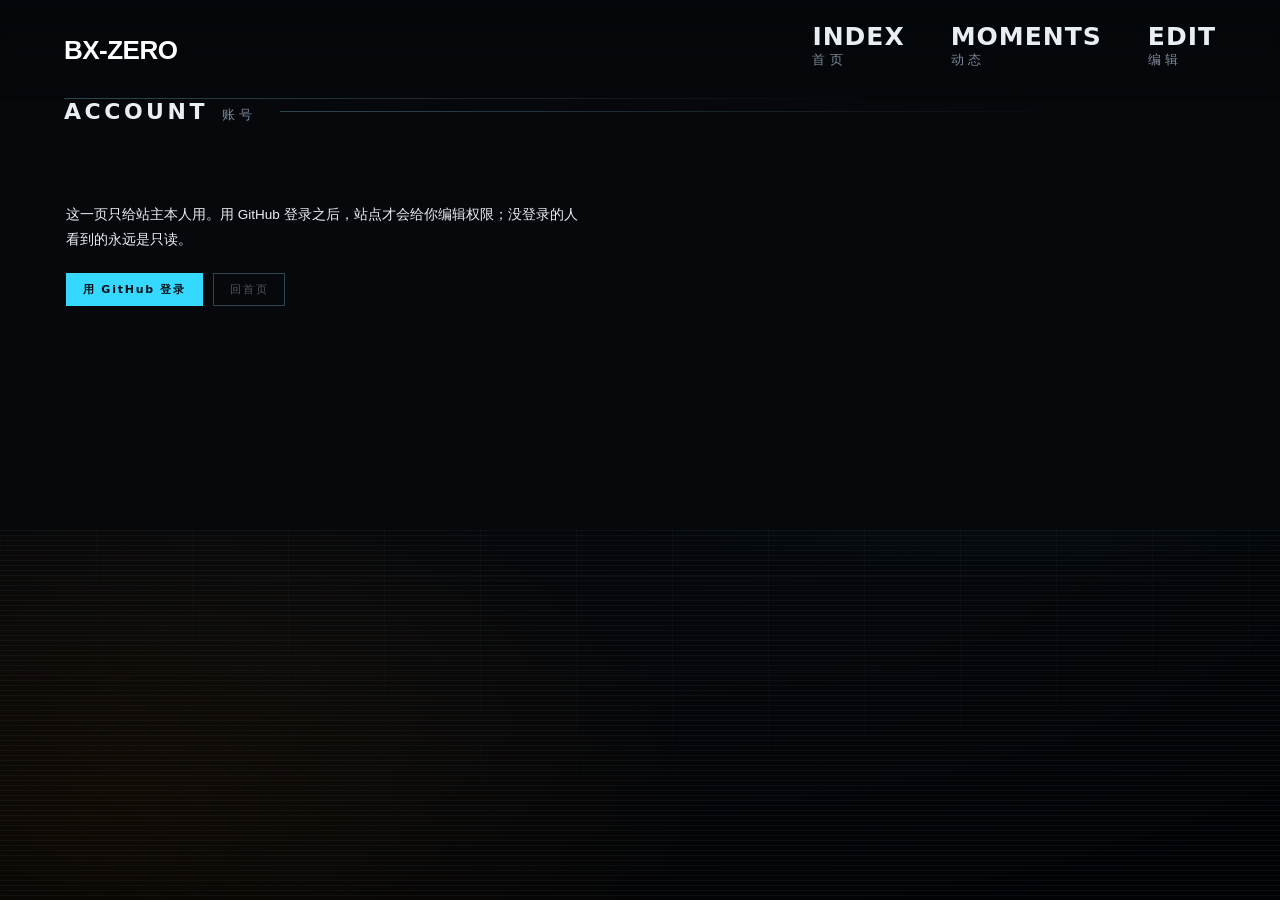
==== account.html @ 2f50a062 "新增账号页与导航入口，登录后跳编辑台" ====
<!DOCTYPE html>
<html lang="zh-CN" data-theme="dark">
<head>
<meta charset="UTF-8">
<meta name="viewport" content="width=device-width, initial-scale=1">
<title>BXZERO — 账号</title>
<link rel="stylesheet" href="styles.css">
<link rel="icon" href="img/dsh-badge.png">
<style>
  .acc { padding: 34px 2px 10px; }
  .acc-card {
    display: flex;
    align-items: center;
    gap: 20px;
    padding: 24px 26px;
    border: 1px solid var(--line-strong);
    background: var(--card-bg);
    max-width: 560px;
  }
  .acc-avatar {
    width: 58px;
    height: 58px;
    flex: none;
    border: 1px solid var(--line-strong);
    object-fit: cover;
    filter: grayscale(.2);
  }
  .acc-who { min-width: 0; }
  .acc-name {
    font-family: var(--font-en);
    font-size: 17px;
    letter-spacing: .08em;
    color: var(--title);
  }
  .acc-sub { margin-top: 5px; font-size: 12.5px; color: var(--dimmer); }
  .acc-note { font-size: 13.5px; line-height: 1.9; color: var(--text); max-width: 520px; }
  .acc-actions { display: flex; gap: 10px; flex-wrap: wrap; margin-top: 20px; }
  .acc-actions .m-btn { text-decoration: none; display: inline-block; }
</style>
</head>
<body>

<div class="bg" aria-hidden="true">
  <div class="layer-a"></div>
  <div class="layer-b"></div>
  <div class="grid"></div>
  <div class="vignette"></div>
  <div class="scan"></div>
</div>

<header class="nav">
  <a class="brand" href="index.html" aria-label="BXZERO">
    <span class="brand-word">BX-ZERO</span>
  </a>
  <nav class="nav-list">
    <a class="nav-item" href="index.html">
      <span class="en">INDEX</span><span class="cn">首页</span>
    </a>
    <a class="nav-item" href="index.html#moments">
      <span class="en">MOMENTS</span><span class="cn">动态</span>
    </a>
    <a class="nav-item" href="edit.html">
      <span class="en">EDIT</span><span class="cn">编辑</span>
    </a>
  </nav>
</header>

<main>
  <section class="view is-on">
    <div class="slab">
      <div class="slab-head">
        <h2><span class="en">ACCOUNT</span><span class="cn">账号</span></h2>
        <span class="slab-line"></span>
      </div>
      <div class="acc" id="acc">
        <p class="acc-note">正在确认登录状态…</p>
      </div>
    </div>
  </section>
</main>

<script src="auth.js"></script>
<script>
(function () {
  var box = document.getElementById("acc");

  function note(text) {
    return '<p class="acc-note">' + text + "</p>";
  }

  function signedOut() {
    box.innerHTML = note("这一页只给站主本人用。用 GitHub 登录之后，站点才会给你编辑权限；没登录的人看到的永远是只读。") +
      '<div class="acc-actions">' +
      '<button class="m-btn m-btn-main" id="acc-login" type="button">用 GitHub 登录</button>' +
      '<a class="m-btn" href="index.html">回首页</a>' +
      "</div>";
    document.getElementById("acc-login").addEventListener("click", function () {
      if (window.BXAuth) window.BXAuth.login();
    });
  }

  function signedIn(who) {
    var name = (who && who.login) || "BX-ZERO";
    box.innerHTML =
      '<div class="acc-card">' +
      '<img class="acc-avatar" src="https://github.com/' + encodeURIComponent(name) + '.png?size=116" alt="">' +
      '<div class="acc-who">' +
      '<div class="acc-name">' + name + "</div>" +
      '<div class="acc-sub">已登录，可以写动态了。</div>' +
      "</div></div>" +
      '<div class="acc-actions">' +
      '<a class="m-btn m-btn-main" href="edit.html">进入编辑台</a>' +
      '<button class="m-btn" id="acc-logout" type="button">退出登录</button>' +
      "</div>";
    document.getElementById("acc-logout").addEventListener("click", function () {
      if (window.BXAuth) window.BXAuth.logout();
    });
  }

  if (!window.BXAuth) {
    box.innerHTML = note("auth.js 没加载，登录不可用。");
    return;
  }

  window.BXAuth.me().then(function (who) {
    if (who && who.ok) signedIn(who);
    else signedOut();
  }).catch(function () {
    signedOut();
  });
})();
</script>

</body>
</html>
---- styles.css ----
/* ==========================================================
   BXZERO — 个人主页
   视觉参考 ak.hypergryph.com：深底、压缩英文、青色高亮、斜切与网格
   ========================================================== */

:root {
  --bg: #06080b;
  --bg-2: #0a0e13;
  --title: #ffffff;
  --line: rgba(120, 160, 190, .14);
  --line-strong: rgba(120, 190, 220, .34);
  --text: #e9eef5;
  --dim: #7d8a99;
  --dimmer: #4d5763;
  --cyan: #35d8ff;
  --cyan-soft: rgba(53, 216, 255, .16);
  --orange: #ff7a1a;
  --card-bg: linear-gradient(150deg, rgba(14, 22, 30, .92), rgba(8, 12, 17, .72));
  --nav-bg: linear-gradient(to bottom, rgba(4, 7, 10, .92), rgba(4, 7, 10, .38) 70%, transparent);
  --font-en: "Bahnschrift", "DIN Alternate", "Segoe UI", system-ui, sans-serif;
  --font-cn: "HarmonyOS Sans SC", "Source Han Sans SC", "Microsoft YaHei", sans-serif;
  --mx: 0;
  --my: 0;
}

/* 白天模式：同一套变量换一组值，组件不必各自写两遍 */
html[data-theme="light"] {
  --bg: #eef1f6;
  --bg-2: #e2e8ef;
  --title: #0b1218;
  --line: rgba(30, 70, 95, .14);
  --line-strong: rgba(20, 90, 125, .32);
  --text: #101821;
  --dim: #55616f;
  --dimmer: #8b96a4;
  --cyan: #0087b3;
  --cyan-soft: rgba(0, 135, 179, .12);
  --orange: #c8560a;
  --card-bg: linear-gradient(150deg, rgba(255, 255, 255, .92), rgba(240, 245, 250, .78));
  --nav-bg: linear-gradient(to bottom, rgba(238, 241, 246, .94), rgba(238, 241, 246, .5) 70%, transparent);
}

html[data-theme="light"] .bg {
  background:
    radial-gradient(120% 90% at 78% 12%, #cfe6ee 0%, transparent 58%),
    radial-gradient(90% 80% at 6% 92%, #f4e3d2 0%, transparent 55%),
    linear-gradient(160deg, #eef2f7 0%, #e8eef5 60%, #e4ebf2 100%);
}

html[data-theme="light"] .vignette {
  background: radial-gradient(100% 80% at 50% 40%, transparent 45%, rgba(20, 40, 60, .16) 100%);
}

html[data-theme="light"] .scan {
  background: repeating-linear-gradient(to bottom, rgba(20, 90, 120, .045) 0 1px, transparent 1px 5px);
}

* { box-sizing: border-box; }

html, body {
  margin: 0;
  min-height: 100%;
  background: var(--bg);
  color: var(--text);
  font-family: var(--font-cn);
  -webkit-font-smoothing: antialiased;
}

body {
  padding-bottom: 96px;
  overflow-x: hidden;
}

/* ---------- 背景 ---------- */

.bg {
  position: fixed;
  inset: 0;
  z-index: -2;
  overflow: hidden;
  background:
    radial-gradient(120% 90% at 78% 12%, #16303c 0%, transparent 58%),
    radial-gradient(90% 80% at 6% 92%, #1c1208 0%, transparent 55%),
    linear-gradient(160deg, #070a0e 0%, #05070a 60%, #04060a 100%);
}

.bg-layer {
  position: absolute;
  inset: -12%;
  will-change: transform;
  filter: blur(0.4px);
}

.layer-a {
  background:
    conic-gradient(from 210deg at 68% 40%, rgba(53, 216, 255, .10), transparent 42%),
    radial-gradient(closest-side at 72% 38%, rgba(53, 216, 255, .18), transparent 70%);
  transform: translate3d(calc(var(--mx) * -14px), calc(var(--my) * -10px), 0);
  animation: drift-a 26s ease-in-out infinite alternate;
}

.layer-b {
  background:
    conic-gradient(from 20deg at 22% 78%, rgba(255, 122, 26, .10), transparent 46%),
    radial-gradient(closest-side at 24% 76%, rgba(255, 140, 60, .14), transparent 72%);
  transform: translate3d(calc(var(--mx) * 10px), calc(var(--my) * 8px), 0);
  animation: drift-b 34s ease-in-out infinite alternate;
}

@keyframes drift-a {
  from { transform: scale(1.06) translate3d(calc(var(--mx) * -14px), calc(var(--my) * -10px), 0); }
  to   { transform: scale(1.16) translate3d(calc(var(--mx) * -14px - 24px), calc(var(--my) * -10px - 18px), 0); }
}

@keyframes drift-b {
  from { transform: scale(1.12) translate3d(calc(var(--mx) * 10px), calc(var(--my) * 8px), 0); }
  to   { transform: scale(1.02) translate3d(calc(var(--mx) * 10px + 30px), calc(var(--my) * 8px + 12px), 0); }
}

.grid {
  position: absolute;
  inset: 0;
  background-image:
    linear-gradient(to right, var(--line) 1px, transparent 1px),
    linear-gradient(to bottom, var(--line) 1px, transparent 1px);
  background-size: 96px 96px;
  mask-image: radial-gradient(120% 100% at 60% 20%, #000 20%, transparent 82%);
  opacity: .55;
}

.scan {
  position: absolute;
  inset: -20% 0;
  background: repeating-linear-gradient(
    to bottom,
    rgba(120, 210, 240, .05) 0 1px,
    transparent 1px 5px
  );
  animation: scan-move 9s linear infinite;
}

@keyframes scan-move {
  from { transform: translateY(0); }
  to   { transform: translateY(48px); }
}

.vignette {
  position: absolute;
  inset: 0;
  background: radial-gradient(100% 80% at 50% 40%, transparent 40%, rgba(0, 0, 0, .68) 100%);
}

/* ---------- 四角装饰 ---------- */

.frame {
  position: fixed;
  inset: 22px;
  z-index: 5;
  pointer-events: none;
}

.frame i {
  position: absolute;
  width: 26px;
  height: 26px;
  border: 1px solid var(--line-strong);
  opacity: .55;
}

.frame i:nth-child(1) { top: 0; left: 0; border-right: 0; border-bottom: 0; }
.frame i:nth-child(2) { top: 0; right: 0; border-left: 0; border-bottom: 0; }
.frame i:nth-child(3) { bottom: 0; left: 0; border-right: 0; border-top: 0; }
.frame i:nth-child(4) { bottom: 0; right: 0; border-left: 0; border-top: 0; }

/* ---------- 顶部导航 ---------- */

.nav {
  position: sticky;
  top: 0;
  z-index: 20;
  display: flex;
  align-items: center;
  padding: 22px 64px 20px;
  backdrop-filter: blur(6px);
  background: var(--nav-bg);
}

.nav::after {
  content: "";
  position: absolute;
  left: 64px;
  right: 64px;
  bottom: 0;
  height: 1px;
  background: linear-gradient(to right, var(--line-strong), transparent 70%);
}

.brand {
  display: flex;
  align-items: center;
  margin-right: auto;
  text-decoration: none;
  color: var(--text);
}

/* 左上角：超粗无衬线，学 ARKNIGHTS 那个字重 */

.brand-word {
  font-family: "Arial Black", "Segoe UI Black", "Helvetica Neue", "Bahnschrift", sans-serif;
  font-weight: 900;
  font-size: 26px;
  line-height: .82;
  letter-spacing: -.02em;
  text-transform: uppercase;
  color: var(--title);
  transition: color .3s ease, text-shadow .3s ease;
}

.brand:hover .brand-word {
  color: var(--cyan);
  text-shadow: 0 0 26px rgba(53, 216, 255, .45);
}

.nav-list {
  display: flex;
  align-items: flex-start;
  gap: 46px;
}

.nav-item {
  position: relative;
  display: flex;
  flex-direction: column;
  gap: 3px;
  padding: 2px 0 10px;
  text-decoration: none;
  color: var(--text);
  transition: color .3s cubic-bezier(.2, .8, .2, 1);
}

.nav-item .en {
  font-family: var(--font-en);
  font-stretch: 87.5%;
  font-weight: 700;
  font-size: 25px;
  line-height: 1;
  letter-spacing: .04em;
  transition: letter-spacing .35s ease, text-shadow .35s ease, color .3s ease;
}

.nav-item .cn {
  font-size: 12.5px;
  letter-spacing: .34em;
  color: var(--dim);
  transition: color .3s ease;
}

.nav-item::after {
  content: "";
  position: absolute;
  left: 0;
  bottom: 0;
  width: 0;
  height: 2px;
  background: var(--cyan);
  box-shadow: 0 0 12px rgba(53, 216, 255, .8);
  transition: width .38s cubic-bezier(.2, .8, .2, 1);
}

.nav-item:hover .en,
.nav-item.is-active .en {
  color: #fff;
  letter-spacing: .07em;
  text-shadow: 0 0 24px rgba(53, 216, 255, .55);
}

.nav-item:hover .cn,
.nav-item.is-active .cn {
  color: var(--cyan);
}

.nav-item:hover::after,
.nav-item.is-active::after {
  width: 100%;
}

.nav-item.is-active .en {
  color: var(--cyan);
}

/* 右侧工具：声音开关、夜间/白天切换 */

.nav-tools {
  display: flex;
  align-items: center;
  gap: 10px;
  margin-left: 46px;
}

.tool-btn {
  display: grid;
  place-items: center;
  width: 38px;
  height: 38px;
  padding: 0;
  border: 1px solid var(--line-strong);
  background: transparent;
  color: var(--dim);
  text-decoration: none;
  cursor: pointer;
  transition: color .3s ease, border-color .3s ease, background .3s ease;
}

.tool-btn.is-on {
  color: var(--cyan);
  border-color: var(--cyan);
}

.tool-btn svg {
  width: 19px;
  height: 19px;
  fill: none;
  stroke: currentColor;
  stroke-width: 1.6;
  stroke-linecap: round;
  stroke-linejoin: round;
}

.tool-btn:hover,
.tool-btn:focus-visible {
  color: var(--cyan);
  border-color: var(--line-strong);
  background: var(--cyan-soft);
  outline: none;
}

/* 音量 */

#sound-toggle .spk {
  fill: currentColor;
  stroke: none;
}

#sound-toggle .slash {
  opacity: 0;
  transition: opacity .25s ease;
}

html[data-sound="off"] #sound-toggle .wave { opacity: 0; }
html[data-sound="off"] #sound-toggle .slash { opacity: 1; }

html[data-sound="off"] #sound-toggle {
  color: var(--orange);
  border-color: var(--orange);
}

/* 主题：夜间时显示太阳（点它变白天），白天时显示月亮 */

#theme-toggle .moon {
  display: none;
  fill: currentColor;
  stroke: none;
}

.sun-rays line { stroke-width: 1.3; }

html[data-theme="light"] #theme-toggle .sun-core,
html[data-theme="light"] #theme-toggle .sun-rays {
  display: none;
}

html[data-theme="light"] #theme-toggle .moon { display: block; }

/* ---------- 主区 ---------- */

main {
  position: relative;
  z-index: 2;
  padding: 0 64px 40px;
  max-width: 1320px;
}

.view { display: none; }
.view.is-on { display: block; }

/* 首页内容先空着，但要撑开高度，别让页脚贴到导航底下 */

#view-home {
  min-height: calc(100vh - 230px);
}

/* 进场动画 */

.view.is-on .hero > *,
.view.is-on .slab,
.view.is-on .foot {
  animation: rise .78s cubic-bezier(.16, .84, .3, 1) both;
}

.view.is-on .hero > *:nth-child(1) { animation-delay: .04s; }
.view.is-on .hero > *:nth-child(2) { animation-delay: .12s; }
.view.is-on .hero > *:nth-child(3) { animation-delay: .22s; }
.view.is-on .hero > *:nth-child(4) { animation-delay: .32s; }
.view.is-on .slab:nth-of-type(2) { animation-delay: .26s; }
.view.is-on .slab:nth-of-type(3) { animation-delay: .38s; }

@keyframes rise {
  from { opacity: 0; transform: translateY(26px); }
  to   { opacity: 1; transform: none; }
}

/* ---------- HERO ---------- */

.hero {
  padding: 78px 0 64px;
}

.hero-small { padding: 64px 0 40px; }

.kicker {
  margin: 0 0 22px;
  font-family: var(--font-en);
  font-stretch: 87.5%;
  font-size: 13px;
  letter-spacing: .42em;
  color: var(--cyan);
  text-transform: uppercase;
}

.kicker::before {
  content: "";
  display: inline-block;
  width: 46px;
  height: 1px;
  margin-right: 16px;
  vertical-align: middle;
  background: linear-gradient(to right, transparent, var(--cyan));
}

.hero-title {
  margin: 0 0 26px;
  font-family: var(--font-en);
  font-stretch: 75%;
  font-weight: 700;
  font-size: clamp(56px, 11.5vw, 168px);
  line-height: .86;
  letter-spacing: -.01em;
  text-transform: uppercase;
  color: var(--title);
  text-shadow: 0 0 60px rgba(53, 216, 255, .16);
}

.hero-title .line {
  display: inline-block;
  position: relative;
}

.hero-title .line::after {
  content: "";
  position: absolute;
  left: 4px;
  right: 4px;
  bottom: .1em;
  height: .055em;
  background: linear-gradient(to right, var(--cyan), transparent);
  opacity: .8;
  transform: scaleX(0);
  transform-origin: left;
  animation: underline-in 1.1s cubic-bezier(.2, .8, .2, 1) .5s forwards;
}

@keyframes underline-in {
  to { transform: scaleX(1); }
}

.hero-sub {
  margin: 0;
  max-width: 560px;
  font-size: 15.5px;
  line-height: 2;
  color: #a9b4c1;
}

.hero-meta {
  display: flex;
  align-items: center;
  gap: 26px;
  margin-top: 40px;
  font-family: var(--font-en);
  font-size: 12.5px;
  letter-spacing: .2em;
  color: var(--dimmer);
}

.hero-meta b {
  color: var(--text);
  font-weight: 700;
  margin-right: 6px;
}

.hero-meta .dot {
  width: 5px;
  height: 5px;
  background: var(--orange);
  transform: rotate(45deg);
}

/* ---------- 板块 ---------- */

.slab { margin-bottom: 78px; }

.slab-head {
  display: flex;
  align-items: center;
  gap: 24px;
  margin-bottom: 30px;
}

.slab-head h2 {
  display: flex;
  align-items: baseline;
  gap: 14px;
  margin: 0;
  font-weight: 400;
}

.slab-head .en {
  font-family: var(--font-en);
  font-stretch: 87.5%;
  font-weight: 700;
  font-size: 22px;
  letter-spacing: .16em;
  color: var(--text);
}

.slab-head .cn {
  font-size: 12.5px;
  letter-spacing: .34em;
  color: var(--dim);
}

.slab-line {
  flex: 1;
  height: 1px;
  background: linear-gradient(to right, var(--line-strong), transparent 85%);
}

/* 跳到写作台的入口 */

.edit-link {
  flex: none;
  padding: 7px 15px;
  font-family: var(--font-en);
  font-size: 11px;
  letter-spacing: .2em;
  color: var(--dimmer);
  text-decoration: none;
  background: none;
  border: 1px solid var(--line-strong);
  cursor: pointer;
  transition: color .24s ease, border-color .24s ease, background .24s ease;
}

.edit-link:hover,
.edit-link:focus-visible {
  color: var(--cyan);
  border-color: var(--cyan);
  background: rgba(53, 216, 255, .06);
  outline: none;
}

/* ---------- 项目卡 ---------- */

.cards {
  display: grid;
  grid-template-columns: repeat(auto-fit, minmax(268px, 1fr));
  gap: 18px;
}

.card {
  position: relative;
  display: block;
  padding: 30px 26px 26px;
  text-decoration: none;
  color: inherit;
  border: 1px solid var(--line);
  background: var(--card-bg);
  clip-path: polygon(0 0, 100% 0, 100% calc(100% - 22px), calc(100% - 22px) 100%, 0 100%);
  transition: border-color .35s ease, transform .45s cubic-bezier(.2, .8, .2, 1), background .35s ease;
  overflow: hidden;
}

.card::before {
  content: "";
  position: absolute;
  inset: 0;
  background: linear-gradient(135deg, var(--cyan-soft), transparent 46%);
  opacity: 0;
  transition: opacity .4s ease;
}

.card::after {
  content: "";
  position: absolute;
  left: 0;
  top: 0;
  width: 2px;
  height: 0;
  background: var(--cyan);
  box-shadow: 0 0 16px rgba(53, 216, 255, .8);
  transition: height .5s cubic-bezier(.2, .8, .2, 1);
}

.card:hover {
  border-color: rgba(53, 216, 255, .5);
  transform: translateY(-6px);
}

.card:hover::before { opacity: 1; }
.card:hover::after { height: 100%; }

.card-no {
  position: relative;
  font-family: var(--font-en);
  font-size: 12px;
  letter-spacing: .3em;
  color: var(--dimmer);
}

.card h3 {
  position: relative;
  margin: 16px 0 12px;
  font-size: 19px;
  font-weight: 700;
  letter-spacing: .02em;
}

.card p {
  position: relative;
  margin: 0 0 24px;
  font-size: 13.5px;
  line-height: 1.9;
  color: #94a0ae;
}

.card-tag {
  position: relative;
  font-family: var(--font-en);
  font-size: 11px;
  letter-spacing: .26em;
  color: var(--cyan);
  opacity: .8;
}

/* ---------- 随笔 ---------- */

.log {
  margin: 0;
  padding: 0;
  list-style: none;
  border-top: 1px solid var(--line);
}

.log li {
  display: flex;
  align-items: baseline;
  gap: 26px;
  padding: 20px 4px;
  border-bottom: 1px solid var(--line);
  transition: background .3s ease, padding-left .3s ease;
}

.log li:hover {
  background: rgba(53, 216, 255, .04);
  padding-left: 12px;
}

.log-date {
  font-family: var(--font-en);
  font-size: 12px;
  letter-spacing: .2em;
  color: var(--dimmer);
  min-width: 76px;
}

.log-title {
  font-size: 14.5px;
  color: #98a4b2;
}

/* ---------- 动态列表 ---------- */

.moments {
  margin: 0;
  padding: 0;
  list-style: none;
  border-top: 1px solid var(--line);
}

.moment {
  display: flex;
  align-items: flex-start;
  gap: 38px;
  padding: 26px 6px;
  border-bottom: 1px solid var(--line);
  transition: background .32s ease, padding-left .38s cubic-bezier(.2, .75, .3, 1);
}

.moment:hover {
  background: rgba(53, 216, 255, .035);
  padding-left: 12px;
}

.moment-date {
  flex: none;
  width: 110px;
  padding-top: 5px;
  font-family: var(--font-en);
  font-size: 12px;
  letter-spacing: .18em;
  color: var(--dimmer);
  transition: color .3s ease;
}

.moment:hover .moment-date { color: var(--cyan); }

.moment-body h3 {
  margin: 0 0 7px;
  font-size: 18px;
  font-weight: 700;
  letter-spacing: .01em;
}

.moment-body p {
  margin: 0;
  max-width: 620px;
  font-size: 13.5px;
  line-height: 1.85;
  color: #8e9aa8;
}

.moment-body p + p { margin-top: 10px; }

.moment-body strong { color: var(--title); font-weight: 700; }

.moment-body a {
  color: var(--cyan);
  text-decoration: none;
  border-bottom: 1px solid rgba(53, 216, 255, .35);
}

.moment-body a:hover { border-bottom-color: var(--cyan); }

.moment-body code {
  font-family: var(--font-en);
  font-size: 12.5px;
  padding: 1px 6px;
  background: rgba(53, 216, 255, .08);
  border: 1px solid rgba(53, 216, 255, .18);
  color: #cfe9f5;
}

.moment-empty p { color: var(--dimmer); }

@media (max-width: 720px) {
  .moment { flex-direction: column; gap: 8px; }
  .moment-date { width: auto; padding-top: 0; }
  .moment-body h3 { font-size: 16px; }
}

/* ---------- 工具箱列表（仿官网条目） ---------- */

.tools {
  margin: 0;
  padding: 0;
  list-style: none;
  border-top: 1px solid var(--line);
}

.tool-row {
  position: relative;
  display: flex;
  align-items: baseline;
  gap: 24px;
  padding: 28px 6px 22px;
  border-bottom: 1px solid var(--line);
  color: inherit;
  text-decoration: none;
  overflow: hidden;
  transition: padding-left .42s cubic-bezier(.2, .75, .3, 1);
}

/* 悬停时从左压进来的青色光带 */
.tool-row::before {
  content: "";
  position: absolute;
  inset: 0;
  pointer-events: none;
  background: linear-gradient(90deg, rgba(53, 216, 255, .13), rgba(53, 216, 255, .02) 46%, transparent 72%);
  opacity: 0;
  transform: translateX(-14%);
  transition: opacity .38s ease, transform .55s cubic-bezier(.2, .75, .3, 1);
}

/* 底部那条线，悬停时从左边划出来 */
.tool-row::after {
  content: "";
  position: absolute;
  left: 0;
  bottom: -1px;
  width: 100%;
  height: 1px;
  background: var(--cyan);
  transform: scaleX(0);
  transform-origin: left center;
  transition: transform .5s cubic-bezier(.2, .75, .3, 1);
}

.tool-row:hover,
.tool-row:focus-visible {
  padding-left: 20px;
  outline: none;
}

.tool-row:hover::before,
.tool-row:focus-visible::before {
  opacity: 1;
  transform: translateX(0);
}

.tool-row:hover::after,
.tool-row:focus-visible::after {
  transform: scaleX(1);
}

.tool-cn {
  font-size: 34px;
  font-weight: 700;
  letter-spacing: .01em;
  line-height: 1.1;
  transition: color .3s ease, transform .42s cubic-bezier(.2, .75, .3, 1);
}

.tool-en {
  font-family: var(--font-en);
  font-size: 12.5px;
  letter-spacing: .2em;
  color: var(--dimmer);
  transition: color .3s ease;
}

.tool-row:hover .tool-cn,
.tool-row:focus-visible .tool-cn {
  color: var(--cyan);
  transform: translateX(4px);
}

.tool-row:hover .tool-en,
.tool-row:focus-visible .tool-en {
  color: var(--text);
}

/* 触屏：按下时给同样的反馈 */
@media (hover: none) {
  .tool-row:active {
    padding-left: 20px;
    background: rgba(53, 216, 255, .07);
  }

  .tool-row:active::before {
    opacity: 1;
    transform: translateX(0);
  }

  .tool-row:active::after {
    transform: scaleX(1);
  }

  .tool-row:active .tool-cn {
    color: var(--cyan);
  }
}

@media (max-width: 720px) {
  .tool-cn { font-size: 25px; }
  .tool-en { display: none; }
}

/* ---------- 页脚 ---------- */

.foot {
  display: flex;
  align-items: center;
  gap: 18px;
  margin-top: 40px;
  padding-top: 22px;
  border-top: 1px solid var(--line);
  font-family: var(--font-en);
  font-size: 11.5px;
  letter-spacing: .26em;
  color: var(--dimmer);
}

.foot p { margin: 0; }

.foot .badge {
  margin-left: auto;
  opacity: .85;
}

/* ---------- 窄屏 ---------- */

@media (max-width: 860px) {
  .nav { padding: 16px 24px 14px; }
  .nav::after { left: 24px; right: 24px; }
  .nav-list { gap: 22px; }
  .nav-item .en { font-size: 18px; }
  .nav-tools { margin-left: 18px; gap: 8px; }
  .tool-btn { width: 34px; height: 34px; }
  .brand-word { font-size: 26px; }
  main { padding: 0 24px 30px; }
  .hero { padding: 46px 0 40px; }
  .frame { inset: 10px; }
  .hero-meta { flex-wrap: wrap; gap: 16px; }
}

@media (max-width: 520px) {
  .brand-word { font-size: 23px; }
  .nav-item .cn { font-size: 11px; letter-spacing: .2em; }
}

@media (prefers-reduced-motion: reduce) {
  .bg-layer, .scan, .hero-title .line::after { animation: none !important; }
  .view.is-on .hero > *, .view.is-on .slab { animation: none !important; }
}

/* ---------- 站内编辑器（登录后才出现） ---------- */

.m-editor {
  margin: 22px 0 8px;
  padding: 20px 22px 18px;
  border: 1px solid var(--line-strong);
  background: var(--card-bg);
  display: flex;
  flex-direction: column;
  gap: 14px;
}

.m-row { display: flex; gap: 14px; }

.m-field {
  display: flex;
  flex-direction: column;
  gap: 7px;
  flex: 1;
  min-width: 0;
}

.m-field-date { flex: 0 0 148px; }

.m-field > span {
  font-family: var(--font-en);
  font-size: 10.5px;
  letter-spacing: .22em;
  color: var(--dimmer);
  text-transform: uppercase;
}

.m-field input,
.m-field textarea {
  width: 100%;
  padding: 9px 11px;
  font-family: inherit;
  font-size: 13.5px;
  line-height: 1.7;
  color: var(--text);
  background: rgba(0, 0, 0, .22);
  border: 1px solid var(--line);
  border-radius: 0;
  outline: none;
  resize: vertical;
  transition: border-color .2s ease, background .2s ease;
}

html[data-theme="light"] .m-field input,
html[data-theme="light"] .m-field textarea { background: #fff; }

.m-field input:focus,
.m-field textarea:focus { border-color: var(--cyan); background: rgba(53, 216, 255, .05); }

.m-actions { display: flex; align-items: center; gap: 10px; flex-wrap: wrap; }

.m-btn {
  padding: 8px 16px;
  font-family: var(--font-en);
  font-size: 11px;
  letter-spacing: .16em;
  color: var(--dimmer);
  background: none;
  border: 1px solid var(--line-strong);
  cursor: pointer;
  transition: color .2s ease, border-color .2s ease, background .2s ease;
}

.m-btn:hover, .m-btn:focus-visible {
  color: var(--cyan);
  border-color: var(--cyan);
  background: rgba(53, 216, 255, .06);
  outline: none;
}

.m-btn-main { color: #041017; background: var(--cyan); border-color: var(--cyan); font-weight: 700; }
.m-btn-main:hover, .m-btn-main:focus-visible { color: #041017; background: #7fe6ff; border-color: #7fe6ff; }
.m-btn-warn:hover, .m-btn-warn:focus-visible { color: var(--orange); border-color: var(--orange); background: rgba(255, 122, 26, .08); }

.m-status { font-size: 12px; color: var(--dimmer); letter-spacing: .04em; }
.m-status.is-ok { color: var(--cyan); }
.m-status.is-err { color: var(--orange); }

.moment { position: relative; }

.m-tools {
  position: absolute;
  top: 2px;
  right: 0;
  display: flex;
  gap: 6px;
  opacity: .35;
  transition: opacity .2s ease;
}

.m-tools button {
  padding: 3px 9px;
  font-family: var(--font-en);
  font-size: 10.5px;
  letter-spacing: .12em;
  color: var(--dimmer);
  background: none;
  border: 1px solid var(--line);
  cursor: pointer;
  transition: color .2s ease, border-color .2s ease;
}

.m-tools button:hover { color: var(--cyan); border-color: var(--cyan); }
.m-tools button.m-del:hover { color: var(--orange); border-color: var(--orange); }

@media (max-width: 720px) {
  .m-row { flex-direction: column; gap: 14px; }
  .m-field-date { flex: none; }
  .m-tools { opacity: .6; }
}
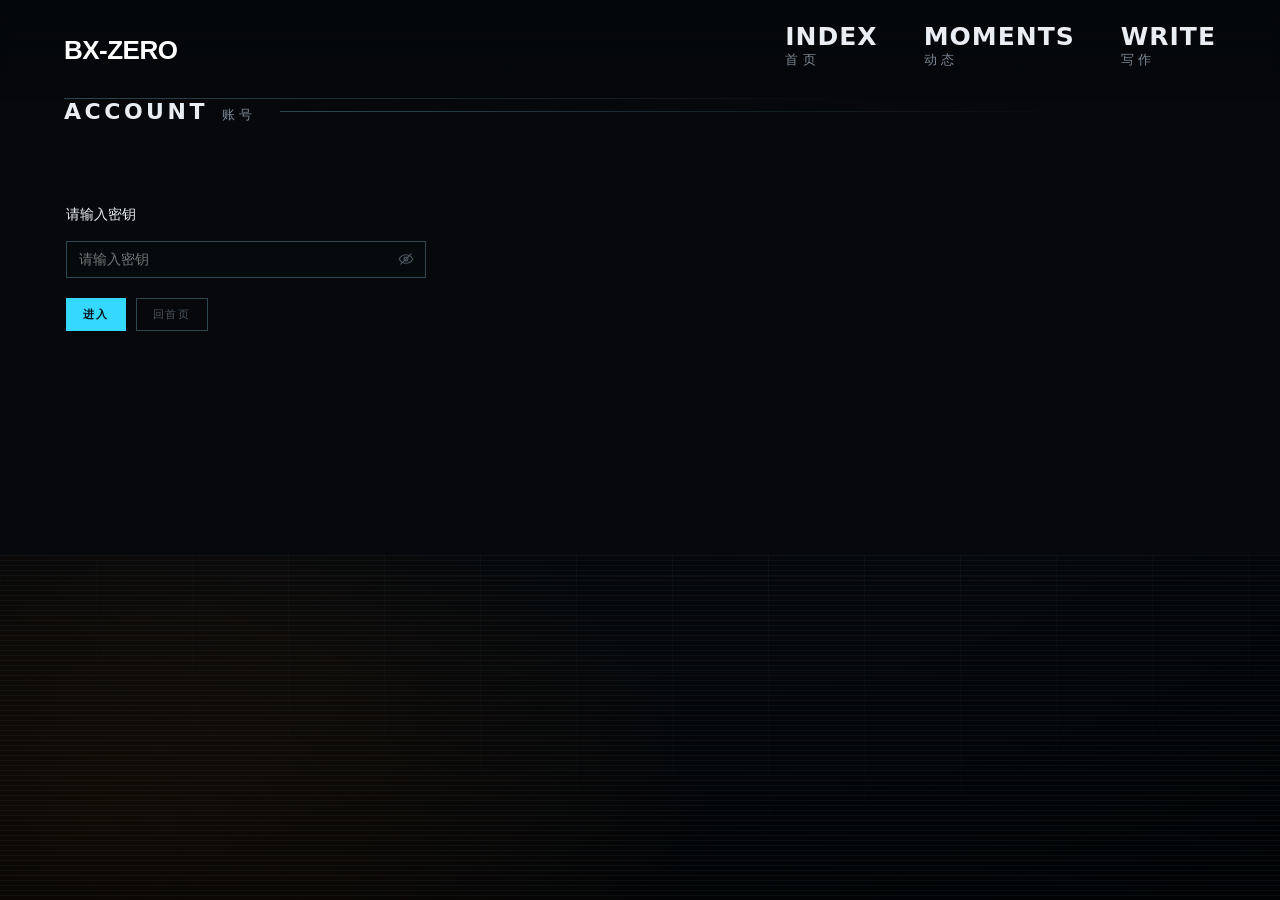
==== commit 8de7894d: "主页情报页与写作台改造，加入背景音乐" ====
--- a/account.html
+++ b/account.html
@@ -36,6 +36,44 @@
   .acc-note { font-size: 13.5px; line-height: 1.9; color: var(--text); max-width: 520px; }
   .acc-actions { display: flex; gap: 10px; flex-wrap: wrap; margin-top: 20px; }
   .acc-actions .m-btn { text-decoration: none; display: inline-block; }
+
+  .pw { position: relative; max-width: 360px; margin: 2px 0 0; }
+  .pw input {
+    width: 100%;
+    box-sizing: border-box;
+    padding: 10px 42px 10px 12px;
+    font-family: inherit;
+    font-size: 13.5px;
+    color: var(--text);
+    background: rgba(6, 10, 14, .8);
+    border: 1px solid var(--line-strong);
+    outline: none;
+    transition: border-color .2s ease;
+  }
+  html[data-theme="light"] .pw input { background: #fff; }
+  .pw input:focus { border-color: var(--cyan); }
+  .pw-eye {
+    position: absolute;
+    top: 50%;
+    right: 5px;
+    transform: translateY(-50%);
+    display: grid;
+    place-items: center;
+    width: 30px;
+    height: 30px;
+    padding: 0;
+    color: var(--dimmer);
+    background: none;
+    border: 0;
+    cursor: pointer;
+    transition: color .2s ease;
+  }
+  .pw-eye:hover, .pw-eye:focus-visible { color: var(--cyan); outline: none; }
+  .pw-eye.is-on { color: var(--cyan); }
+  .pw-eye svg { display: block; width: 16px; height: 16px; }
+  .pw-eye.is-on .pw-slash { display: none; }
+  .acc-msg { margin: 10px 0 0; font-size: 12.5px; color: var(--dimmer); }
+  .acc-msg.err { color: var(--orange); }
 </style>
 </head>
 <body>
@@ -60,7 +98,7 @@
       <span class="en">MOMENTS</span><span class="cn">动态</span>
     </a>
     <a class="nav-item" href="edit.html">
-      <span class="en">EDIT</span><span class="cn">编辑</span>
+      <span class="en">WRITE</span><span class="cn">写作</span>
     </a>
   </nav>
 </header>
@@ -88,28 +126,76 @@
     return '<p class="acc-note">' + text + "</p>";
   }
 
+  var EYE = '<svg viewBox="0 0 24 24" fill="none" stroke="currentColor" stroke-width="1.7" stroke-linecap="round" stroke-linejoin="round" aria-hidden="true">' +
+    '<path d="M1.8 12S5.4 5.6 12 5.6 22.2 12 22.2 12 18.6 18.4 12 18.4 1.8 12 1.8 12Z"/>' +
+    '<circle cx="12" cy="12" r="2.9"/>' +
+    '<path class="pw-slash" d="M4.2 19.8 19.8 4.2"/></svg>';
+
   function signedOut() {
-    box.innerHTML = note("这一页只给站主本人用。用 GitHub 登录之后，站点才会给你编辑权限；没登录的人看到的永远是只读。") +
+    box.innerHTML = '<p class="acc-note">请输入密钥</p>' +
+      '<div class="pw">' +
+      '<input type="password" id="acc-pass" autocomplete="current-password" placeholder="请输入密钥">' +
+      '<button class="pw-eye" id="acc-eye" type="button" aria-label="显示密码" aria-pressed="false">' + EYE + "</button>" +
+      "</div>" +
+      '<p class="acc-msg" id="acc-msg"></p>' +
       '<div class="acc-actions">' +
-      '<button class="m-btn m-btn-main" id="acc-login" type="button">用 GitHub 登录</button>' +
+      '<button class="m-btn m-btn-main" id="acc-login" type="button">进入</button>' +
       '<a class="m-btn" href="index.html">回首页</a>' +
       "</div>";
-    document.getElementById("acc-login").addEventListener("click", function () {
-      if (window.BXAuth) window.BXAuth.login();
-    });
+    bindGate();
+  }
+
+  /* 密码框：小眼睛切换明文，回车等同点「进入」 */
+  function bindGate() {
+    var input = document.getElementById("acc-pass");
+    var eye = document.getElementById("acc-eye");
+    var msg = document.getElementById("acc-msg");
+    var btn = document.getElementById("acc-login");
+
+    if (eye && input) {
+      eye.addEventListener("click", function () {
+        var show = input.type === "password";
+        input.type = show ? "text" : "password";
+        eye.classList.toggle("is-on", show);
+        eye.setAttribute("aria-pressed", show ? "true" : "false");
+        eye.setAttribute("aria-label", show ? "隐藏密码" : "显示密码");
+        input.focus();
+      });
+    }
+
+    function go() {
+      var pw = (input && input.value ? input.value : "").trim();
+      if (!pw) {
+        msg.textContent = "先填密钥。";
+        msg.className = "acc-msg err";
+        return;
+      }
+      msg.textContent = "正在核对…";
+      msg.className = "acc-msg";
+      window.BXAuth.loginWithPassword(pw).then(function () {
+        location.reload();
+      }).catch(function (e) {
+        msg.textContent = (e && e.message) ? e.message : "密码不对";
+        msg.className = "acc-msg err";
+        if (input) input.select();
+      });
+    }
+
+    if (btn) btn.addEventListener("click", go);
+    if (input) input.addEventListener("keydown", function (e) { if (e.key === "Enter") go(); });
   }
 
   function signedIn(who) {
     var name = (who && who.login) || "BX-ZERO";
     box.innerHTML =
       '<div class="acc-card">' +
-      '<img class="acc-avatar" src="https://github.com/' + encodeURIComponent(name) + '.png?size=116" alt="">' +
       '<div class="acc-who">' +
-      '<div class="acc-name">' + name + "</div>" +
-      '<div class="acc-sub">已登录，可以写动态了。</div>' +
+      '<div class="acc-name">' + name.toUpperCase() + "</div>" +
+      '<div class="acc-sub">已登录，可以改动态与主页信息了。</div>' +
       "</div></div>" +
       '<div class="acc-actions">' +
-      '<a class="m-btn m-btn-main" href="edit.html">进入编辑台</a>' +
+      '<a class="m-btn m-btn-main" href="edit.html">进入写作台</a>' +
+      '<a class="m-btn" href="home-edit.html">改主页信息</a>' +
       '<button class="m-btn" id="acc-logout" type="button">退出登录</button>' +
       "</div>";
     document.getElementById("acc-logout").addEventListener("click", function () {
--- a/styles.css
+++ b/styles.css
@@ -303,17 +303,16 @@
   width: 38px;
   height: 38px;
   padding: 0;
-  border: 1px solid var(--line-strong);
-  background: transparent;
+  border: 0;
+  background: none;
   color: var(--dim);
   text-decoration: none;
   cursor: pointer;
-  transition: color .3s ease, border-color .3s ease, background .3s ease;
+  transition: color .3s ease, background .3s ease;
 }
 
 .tool-btn.is-on {
   color: var(--cyan);
-  border-color: var(--cyan);
 }
 
 .tool-btn svg {
@@ -329,7 +328,6 @@
 .tool-btn:hover,
 .tool-btn:focus-visible {
   color: var(--cyan);
-  border-color: var(--line-strong);
   background: var(--cyan-soft);
   outline: none;
 }
@@ -346,12 +344,31 @@
   transition: opacity .25s ease;
 }
 
+/* 声音开：实心喇叭 + 两道声波，青色 */
+html:not([data-sound="off"]) #sound-toggle {
+  color: var(--cyan);
+}
+
+html:not([data-sound="off"]) #sound-toggle .wave { opacity: 1; }
+html:not([data-sound="off"]) #sound-toggle .slash { opacity: 0; }
+
+/* 声音关：喇叭只剩轮廓，斜杠变橙，整体转灰 */
+html[data-sound="off"] #sound-toggle {
+  color: var(--dim);
+}
+
+html[data-sound="off"] #sound-toggle .spk {
+  fill: none;
+  stroke: currentColor;
+  stroke-width: 1.5;
+}
+
 html[data-sound="off"] #sound-toggle .wave { opacity: 0; }
-html[data-sound="off"] #sound-toggle .slash { opacity: 1; }
-
-html[data-sound="off"] #sound-toggle {
-  color: var(--orange);
-  border-color: var(--orange);
+
+html[data-sound="off"] #sound-toggle .slash {
+  opacity: 1;
+  stroke: var(--orange);
+  stroke-width: 1.8;
 }
 
 /* 主题：夜间时显示太阳（点它变白天），白天时显示月亮 */
@@ -742,6 +759,27 @@
 .moment-body p + p { margin-top: 10px; }
 
 .moment-body strong { color: var(--title); font-weight: 700; }
+
+.moment-link {
+  color: inherit;
+  text-decoration: none;
+  transition: color .2s ease;
+}
+
+.moment-link:hover { color: var(--cyan); }
+
+.moment-more {
+  display: inline-block;
+  margin-top: 12px;
+  font-family: var(--font-en);
+  font-size: 10.5px;
+  letter-spacing: .2em;
+  color: var(--dimmer);
+  text-decoration: none;
+  transition: color .2s ease;
+}
+
+.moment-more:hover { color: var(--cyan); }
 
 .moment-body a {
   color: var(--cyan);
@@ -1049,3 +1087,232 @@
   .m-field-date { flex: none; }
   .m-tools { opacity: .6; }
 }
+
+/* ---------- 首页：情报页（左时间线 + 右详情） ---------- */
+
+.info {
+  display: grid;
+  grid-template-columns: 300px 1fr;
+  gap: 0;
+  margin-top: 26px;
+}
+
+.tl {
+  position: relative;
+  margin: 0;
+  padding: 4px 0 4px 28px;
+  list-style: none;
+  border-right: 1px solid var(--line);
+}
+
+.tl::before {
+  content: "";
+  position: absolute;
+  left: 7px;
+  top: 10px;
+  bottom: 10px;
+  width: 1px;
+  background: linear-gradient(to bottom, var(--cyan) 0%, rgba(53, 216, 255, .18) 45%, rgba(53, 216, 255, 0) 100%);
+}
+
+.tl-item {
+  position: relative;
+  display: block;
+  width: 100%;
+  padding: 10px 18px 12px 0;
+  text-align: left;
+  background: none;
+  border: 0;
+  cursor: pointer;
+  color: var(--dim);
+  transition: color .25s ease;
+}
+
+.tl-item::before {
+  content: "";
+  position: absolute;
+  left: -25px;
+  top: 15px;
+  width: 7px;
+  height: 7px;
+  background: var(--line-strong);
+  transition: background .25s ease, box-shadow .25s ease;
+}
+
+.tl-item:hover,
+.tl-item:focus-visible { color: var(--text); outline: none; }
+
+.tl-item:hover::before { background: var(--cyan); }
+
+.tl-item.is-on { color: var(--title); }
+
+.tl-item.is-on::before {
+  background: var(--cyan);
+  box-shadow: 0 0 0 4px rgba(53, 216, 255, .16);
+}
+
+.tl-date {
+  display: block;
+  font-family: var(--font-en);
+  font-size: 10.5px;
+  letter-spacing: .16em;
+  color: var(--dimmer);
+}
+
+.tl-title {
+  display: block;
+  margin-top: 5px;
+  font-size: 14px;
+  line-height: 1.5;
+}
+
+.tl-kind {
+  display: inline-block;
+  margin-top: 6px;
+  font-size: 10px;
+  letter-spacing: .18em;
+  color: var(--dimmer);
+}
+
+.tl-item.is-on .tl-kind { color: var(--cyan); }
+
+.info-body {
+  padding: 4px 0 10px 40px;
+  min-height: 360px;
+}
+
+.info-head {
+  display: flex;
+  align-items: baseline;
+  gap: 14px;
+}
+
+.info-head h3 {
+  margin: 0;
+  font-family: "Arial Black", "Segoe UI Black", "Helvetica Neue", var(--font-en);
+  font-size: 34px;
+  font-weight: 900;
+  line-height: 1;
+  letter-spacing: -.02em;
+  color: var(--title);
+}
+
+.info-kind {
+  padding: 2px 8px;
+  font-family: var(--font-en);
+  font-size: 10.5px;
+  letter-spacing: .2em;
+  color: var(--cyan);
+  border: 1px solid var(--line-strong);
+}
+
+.info-intro { margin-top: 16px; }
+
+.info-intro p {
+  margin: 0;
+  font-size: 14px;
+  line-height: 1.95;
+  color: var(--text);
+}
+
+.info-stats {
+  display: flex;
+  gap: 30px;
+  margin-top: 26px;
+}
+
+.info-stats .stat {
+  font-family: var(--font-en);
+  font-size: 10.5px;
+  letter-spacing: .18em;
+  color: var(--dimmer);
+}
+
+.info-stats .stat b {
+  display: block;
+  margin-bottom: 6px;
+  font-size: 24px;
+  font-weight: 700;
+  letter-spacing: .02em;
+  color: var(--title);
+}
+
+.info-meta {
+  display: flex;
+  align-items: center;
+  gap: 12px;
+}
+
+.info-item {
+  margin-top: 0;
+  padding-top: 0;
+  border-top: 0;
+}
+
+.info-item time {
+  font-family: var(--font-en);
+  font-size: 10.5px;
+  letter-spacing: .16em;
+  color: var(--dimmer);
+}
+
+.info-item h4 {
+  margin: 8px 0 10px;
+  font-size: 18px;
+  font-weight: 700;
+  color: var(--title);
+}
+
+.info-item p {
+  margin: 0 0 14px;
+  font-size: 13.5px;
+  line-height: 1.9;
+  color: var(--text);
+}
+
+.info-item h4 a.info-link {
+  color: inherit;
+  text-decoration: none;
+  padding-bottom: 1px;
+  background-image: linear-gradient(var(--cyan), var(--cyan));
+  background-repeat: no-repeat;
+  background-size: 0 1px;
+  background-position: 0 100%;
+  transition: background-size .28s ease, color .2s ease;
+}
+
+.info-item h4 a.info-link:hover,
+.info-item h4 a.info-link:focus-visible {
+  color: #7fe6ff;
+  background-size: 100% 1px;
+}
+
+.info-more {
+  font-family: var(--font-en);
+  font-size: 11px;
+  letter-spacing: .18em;
+  color: var(--cyan);
+  text-decoration: none;
+}
+
+.info-more:hover { color: #7fe6ff; }
+
+.info-empty { color: var(--dimmer); font-size: 13px; }
+
+/* 工具行的说明文字换到第二行 */
+
+.tool-row { flex-wrap: wrap; }
+
+.tool-row .tool-desc {
+  flex: 0 0 100%;
+  margin-top: 8px;
+  font-size: 12.5px;
+  letter-spacing: .04em;
+  color: var(--dim);
+}
+
+@media (max-width: 900px) {
+  .info { grid-template-columns: 1fr; }
+  .tl { border-right: 0; border-bottom: 1px solid var(--line); padding-bottom: 14px; }
+  .info-body { padding: 22px 0 10px; }
+}
